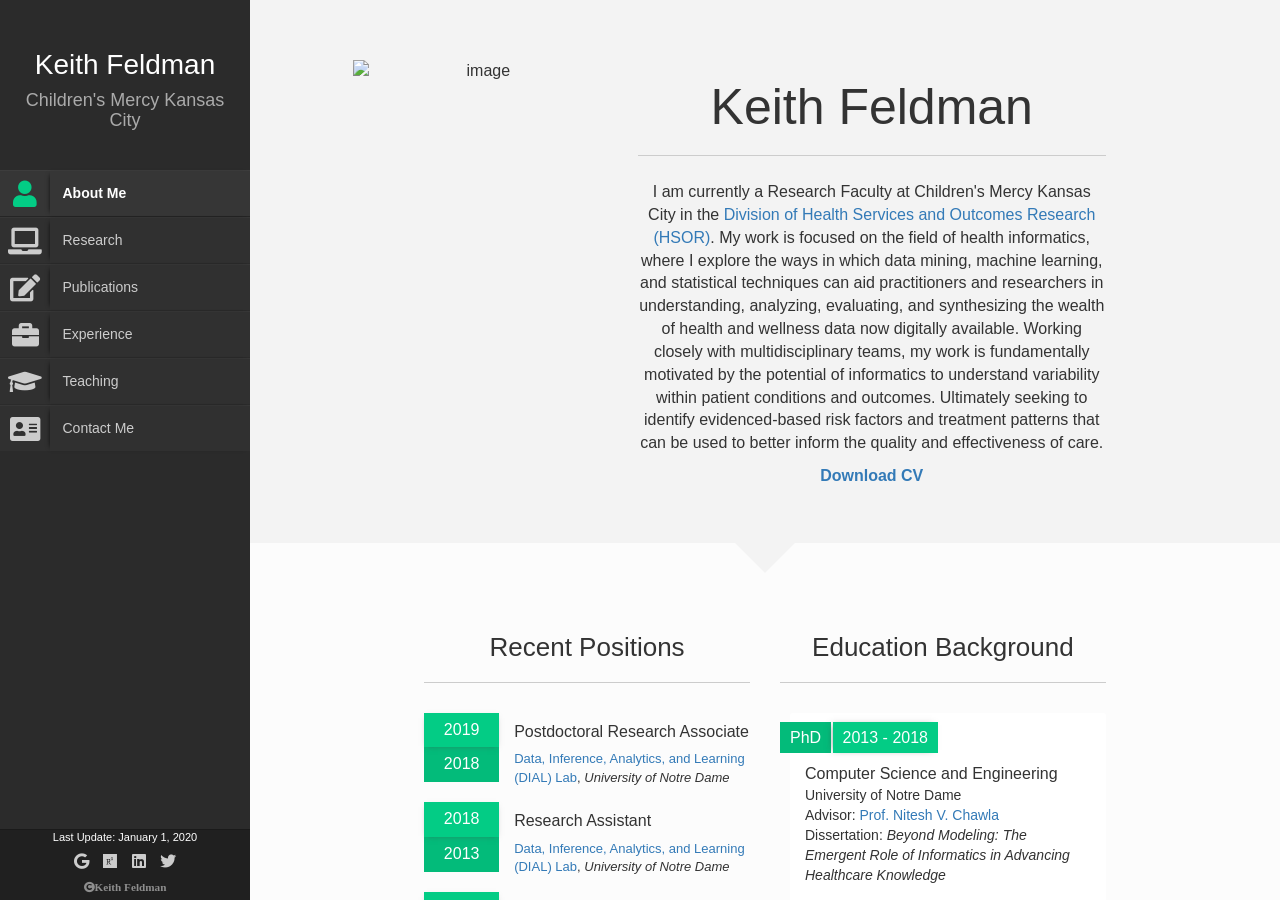
==== index.html @ 100cd22f "First Upload First Upload" ====
<!DOCTYPE html>
<html lang="en">
    <head>


<!-- Global site tag (gtag.js) - Google Analytics -->
<script async src="https://www.googletagmanager.com/gtag/js?id=UA-67998223-4"></script>
<script>
  window.dataLayer = window.dataLayer || [];
  function gtag(){dataLayer.push(arguments);}
  gtag('js', new Date());

  gtag('config', 'UA-67998223-4');
</script>

        <title>Keith Feldman</title>
        <meta http-equiv="Content-Type" content="text/html; charset=UTF-8">
        <meta name="author" content="owwwlab.com">
        <meta name="viewport" content="width=device-width, initial-scale=1, maximum-scale=1">
        <meta name="description" content="Keith Feldman Personal Webpage" />
        <meta name="keywords" content="profile, Keith Feldman" />

        <link rel="shortcut icon" href="favicon.ico">

        <!--CSS styles-->
        <link rel="stylesheet" href="css/bootstrap.css">
        <link rel="stylesheet" href="css/font-awesome.min.css">  
        <link rel="stylesheet" href="css/perfect-scrollbar-0.4.5.min.css">
        <link rel="stylesheet" href="css/magnific-popup.css">
        <link rel="stylesheet" href="css/style.css">
        <link id="theme-style" rel="stylesheet" href="css/styles/default.css">

        <!--/CSS styles-->
        <!--Javascript files-->
        <script type="text/javascript" src="js/jquery-1.11.3.min.js"></script>
        <script type="text/javascript" src="js/TweenMax.min.js"></script>
        <script type="text/javascript" src="js/jquery.touchSwipe.min.js"></script>
        <script type="text/javascript" src="js/jquery.carouFredSel-6.2.1-packed.js"></script>
        <script type="text/javascript" src="js/modernizr.custom.63321.js"></script>
        <script type="text/javascript" src="js/jquery.dropdownit.js"></script>
        <script type="text/javascript" src="js/ScrollToPlugin.min.js"></script>
        <script type="text/javascript" src="js/bootstrap.min.js"></script>
        <script type="text/javascript" src="js/jquery.mixitup.min.js"></script>
        <script type="text/javascript" src="js/masonry.min.js"></script>
        <script type="text/javascript" src="js/perfect-scrollbar-0.4.5.with-mousewheel.min.js"></script>
        <script type="text/javascript" src="js/jquery.nicescroll.min.js"></script>
        <script type="text/javascript" src="js/magnific-popup.js"></script>
        <script type="text/javascript" src="js/custom.js"></script>
        <!--/Javascript files-->

    </head>
    <body>

        <div id="wrapper">
            <a href="#sidebar" class="mobilemenu"><i class="fa fa-bars"></i></a>
            <div id="sidebar">
                <div id="sidebar-wrapper">
                    <div id="sidebar-inner">
                        <!-- Profile/logo section-->
                        <div id="profile" class="clearfix">
                            <div class="title">
                                <a href="index.html"><h2>Keith Feldman</h2></a>
                                <h3>Children's Mercy Kansas City</h3>
                            </div>   
                        </div>
                        <!-- /Profile/logo section-->

                        <!-- Main navigation-->
                        <div id="main-nav">
                            <ul id="navigation">
                                <li class="currentmenu">
                                  <a href="index.html">
                                    <i class="fa fa-user"></i>
                                    <div class="text">About Me</div>
                                  </a>
                                </li>  
                                
                                <li>
                                  <a href="research.html">
                                    <i class="fa fa-laptop"></i>
                                    <div class="text">Research</div>
                                  </a>
                                </li> 
                                
                                <li>
                                  <a href="publication.html">
                                    <i class="fa fa-edit"></i>
                                    <div class="text">Publications</div>
                                  </a>
                                </li> 

                                <li>
                                  <a href="experience.html">
                                    <i class="fa fa-briefcase"></i>
                                    <div class="text">Experience</div>
                                  </a>
                                </li>

                                <li>
                                  <a href="teaching.html">
                                      <i class="fa fa-graduation-cap"></i>
                                      <div class="text">Teaching</div>
                                  </a>
                                </li>

                                <li>
                                  <a href="contact.html">
                                      <i class="fa fa-address-card"></i>
                                      <div class="text">Contact Me</div>
                                  </a>
                                </li>

                            </ul>
                        </div>
                        <!-- /Main navigation-->
                        <!-- Sidebar footer -->
                        <div id="sidebar-footer">
                            <div class="lastupdate">Last Update: January 1, 2020</div>
                            <div class="social-icons">
                                <ul>
                                    <li><a href="https://scholar.google.com/citations?user=5M6lokQAAAAJ&hl=en&oi=ao" target="_blank"><i class="fab fa-google"></i></a></li>
				    <li><a href="https://www.researchgate.net/profile/Keith_Feldman" target="_blank"><i class="fab fa-researchgate"></i></a></li>
                                    <li><a href="https://www.linkedin.com/in/keith-feldman-a48454a9" target="_blank"><i class="fab fa-linkedin"></i></a></li>
                                    <li><a href="https://twitter.com/keithfeldman3" target="_blank"><i class="fab fa-twitter"></i></a></li>
                                </ul>
                            </div>
                            <div id="copyright">
                                <i class="fa fa-copyright">Keith Feldman</i>
                            </div>
                    
                        </div>
                        <!-- /Sidebar footer -->
                    </div>

                </div>
            </div>

            <div id="main">
            
                <div id="biography" class="page home" data-pos="home">
                    <div class="pageheader">
                        <div class="headercontent">
                            <div class="section-container">
                                
                                <div class="row">
                                    <div class="col-sm-2 visible-sm"></div>
                                    <div class="col-sm-8 col-md-4">
										<center>
											<div class="biothumb">
												<img alt="image" src="img/personal/headshot.jpg" class="img-responsive">
											</div>
										</center>                                        
                                    </div>
                                    <div class="clearfix visible-sm visible-xs"></div>
                                    <div class="col-sm-12 col-md-7">
										<center>
                                        	<h3 class="title">Keith Feldman</h3>
										
                                        <p>I am currently a Research Faculty at Children's Mercy Kansas City in the <a href="https://www.childrensmercy.org/research/health-services-and-outcomes/ " target="_blank"> Division of Health Services and Outcomes Research (HSOR)</a>. My work is focused on the field of health informatics, where I explore the ways in which data mining, machine learning, and statistical techniques can aid practitioners and researchers in understanding, analyzing, evaluating, and synthesizing the wealth of health and wellness data now digitally available. Working closely with multidisciplinary teams, my work is fundamentally motivated by the potential of informatics to understand variability within patient conditions and outcomes. Ultimately seeking to identify evidenced-based risk factors and treatment patterns that can be used to better inform the quality and effectiveness of care.</p>
                                        <center><p><a href="papers/feldman_CV.pdf" target="_blank"><strong>Download CV</strong></a> </p></center></center>
                                    </div>  
                                </div>
                            </div>        
                        </div>
                    </div>

                    <div class="pagecontents">
                        <div class="section color-1">
                            <div class="section-container">
                                <div class="row">
                                    <div class="col-md-5 col-md-offset-1">
                                        <div class="title text-center">
                                            <h3>Recent Positions</h3>
                                        </div>
                                        <ul class="ul-dates">
                                            <li>
                                                <div class="dates">
                                                    <span>2019</span>
                                                    <span>2018</span>
                                                </div>
                                                <div class="content">
                                                    <h4>Postdoctoral Research Associate</h4>
                                                    <p><a href="https://www3.nd.edu/~dial/home/" target="_blank">Data, Inference, Analytics, and Learning (DIAL) Lab</a>, <em>University of Notre Dame</em></p>
                                                </div>
                                            </li>
                                            <li>
                                                <div class="dates">
                                                    <span>2018</span>
                                                    <span>2013</span>
                                                </div>
                                                <div class="content">
                                                    <h4>Research Assistant</h4>
                                                    <p><a href="https://www3.nd.edu/~dial/home/" target="_blank">Data, Inference, Analytics, and Learning (DIAL) Lab</a>, <em>University of Notre Dame</em></p>
                                                </div>
                                            </li>
                                            <li>
                                                <div class="dates">
                                                    <span>2018</span>
                                                    <span>2016</span>
                                                </div>
                                                <div class="content">
                                                    <h4>Graduate Fellow</h4>
                                                    <p><a href="https://cra.org/crae/activities/fellows/" target="_blank">CRA Education Committee (CRA-E)</a></p>
                                                </div>
                                            </li>
                                            <li>
                                                <div class="dates">
                                                    <span>Summer 2016</span>
                                                </div>
                                                <div class="content">
                                                    <h4>Research Intern</h4>
                                                    <p><a href="http://www.research.ibm.com" target="_blank">IBM Research</a>, <em>Dublin, Ireland</em></p>
                                                </div>
                                            </li>
                                         </ul>
                                    </div>
                                    <div class="col-md-5">
                                        <div class="title text-center">
                                            <h3>Education Background</h3>
                                        </div>
                                        <ul class="ul-card">
                                            <li>
                                                <div class="dy">
                                                    <span class="degree">PhD</span>
                                                    <span class="year">2013 - 2018</span>
                                                </div>
                                                <div class="description">
                                                    <p class="waht">Computer Science and Engineering</p>
                                                    <p class="where">University of Notre Dame</p>
													<p class="where"> Advisor: <a href="https://www3.nd.edu/~nchawla/">Prof. Nitesh V. Chawla</a> </p>
													<p class="where">Dissertation: <em>Beyond Modeling: The Emergent Role of Informatics in Advancing Healthcare Knowledge</em></p>
                                                </div>
                                            </li>
                                            <li>
                                                <div class="dy">
                                                    <span class="degree">M.S.</span>
                                                    <span class="year">2013 - 2017</span>
                                                </div>
                                                <div class="description">
                                                    <p class="waht">Computer Science and Engineering</p>
                                                    <p class="where">University of Notre Dame</p>
													<p class="where"> Advisor: <a href="https://www3.nd.edu/~nchawla/">Prof. Nitesh V. Chawla</a> </p>
                                                </div>
                                            </li>
                                            <li>
                                                <div class="dy">
                                                    <span class="degree">B.S.</span>
                                                    <span class="year">2008 - 2012</span>
                                                </div>
                                                <div class="description">
                                                    <p class="waht">Computer Science</p>
                                                    <p class="where">University of Notre Dame</p>
                                                </div>
                                            </li>
                                        </ul>
                                    </div>    
                                </div>    
                            </div> 
                        </div>
                    </div>
                </div>
            </div>
        </div>
    </body>
</html>
---- css/style.css ----
/* General styles
 **************************************************/
@font-face {
	font-family: 'Lato';
	font-style: normal;
	font-weight: 300;
	src: local('Lato Light'), local('Lato-Light'), url(http://themes.googleusercontent.com/static/fonts/lato/v6/KT3KS9Aol4WfR6Vas8kNcg.woff) format('woff');
}

@font-face {
	font-family: 'Lato';
	font-style: normal;
	font-weight: 400;
	src: local('Lato Regular'), local('Lato-Regular'), url(http://themes.googleusercontent.com/static/fonts/lato/v6/9k-RPmcnxYEPm8CNFsH2gg.woff) format('woff');
}

@font-face {
	font-family: 'Lato';
	font-style: normal;
	font-weight: 900;
	src: local('Lato Black'), local('Lato-Black'), url(http://themes.googleusercontent.com/static/fonts/lato/v6/BVtM30trf7q_jfqYeHfjtA.woff) format('woff');
}

@font-face {
	font-family: 'Lato';
	font-style: italic;
	font-weight: 400;
	src: local('Lato Italic'), local('Lato-Italic'), url(http://themes.googleusercontent.com/static/fonts/lato/v6/oUan5VrEkpzIazlUe5ieaA.woff) format('woff');
}

body {
	font-size: 16px;
	font-family: 'Lato', sans-serif;
	font-weight: 400;
	background: #4D4D4D;
}

a,a:hover,a:focus {
	text-decoration: none;
	outline: 0;
}

h1,h2,h3,h4,h5,h6,.h1,.h2,.h3,.h4,.h5,.h6 {
	font-family: "Lato", Helvetica, Arial, sans-serif;
	font-weight: 300;
}
/* mobile menu
 **************************************************/
.mobilemenu {
	position: fixed;
	top: 5px;
	left: 5px;
	right: 0;
	z-index: 1002;
	font-size: 30px;
	padding: 2px 10px;
	background: #2b2b2b;
	display: block;
	width: 50px;
	height: 50px;
	color: #fff;
	display: none;
	text-align: center;
}

.mobilemenu:hover,.mobilemenu:focus {
	color: #fff;
}


/* layout
 **************************************************/
#sidebar{
	position: fixed;
	width:250px;
	background: #2b2b2b;
	top: 0;
	left: 0;
	bottom: 0;
}

#sidebar-wrapper{
	position: relative;
	height: 100%;
	width: 100%;
	overflow-y: auto;
	-webkit-overflow-scrolling: touch;
}

#sidebar-inner{
  position: relative;
  min-height: 100%;
}

#main-nav {
	position: relative;
	text-align: left;
	width: 100%;
	padding-bottom: 0;

}

#main {
	position: absolute;
	left: 250px;
	right: 0;
	top: 0;
	bottom: 0;
	background: #fefefe;
	overflow: hidden;
	-webkit-overflow-scrolling: touch;
}

.page {
	overflow: auto;
	position: absolute;
	top: 0;
	left: 0px;
	bottom: 0;
	width: 100%;
	background-color: #f7f7f7;
	-webkit-overflow-scrolling: touch;
}

.home {
	left: 0px;
	z-index: 0;
	width: 100%;
}

#overlay {
	position: absolute;
	top: 0;
	left: 0px;
	bottom: 0;
	right: 0px;
	background-color: #000;
	-ms-filter: "progid:DXImageTransform.Microsoft.Alpha(Opacity=25)";
	filter: alpha(opacity=25);
	opacity: 0.25;
	display: none;
	z-index: 300;
	cursor: crosshair;
	cursor: url(../img/pointer.png), auto;
}

#runner {
	position: absolute;
	width: 30px;
	height: 20px;
	color: #fff;
	font-size: 20px;
	z-index: 2000;
}

.currentpage {
	-webkit-box-shadow: -2px 0 4px -2px rgba(0,0,0,.25);
	box-shadow: -2px 0 4px -2px rgba(0,0,0,.25);
}


/* sidebar
 **************************************************/
#nav-container {
	position: relative;
	padding-bottom: 75px;
	bottom: 0;
	height: 100%;
}

#profile {
	text-align: center;
	padding: 30px 10px;
	position: relative;
}

#profile .portrate {
	background-image: url("../img/personal/personal-image.jpg");
	width: 125px;
	margin: 0 auto;
	height: 125px;
	border-radius: 50%;

	-webkit-background-size: cover;
	-moz-background-size: cover;
	background-size: cover;
}

#profile .title h2 {
	font-size: 28px;
	font-weight: 300;
	color: #fff;
	margin: 20px 0 10px 0;
}

#profile .title h3 {
	font-size: 18px;
	font-weight: 300;
	color: #aaa;
	margin: 0px 0 10px 0;
}

ul#navigation {
	padding: 0;
	margin: 0;
}

ul#navigation > li {
	display: block;
	float: none;
	clear: both;
	background: #303030;
	border-top: 1px solid #373737;
	border-bottom: 1px solid #2B2B2B;
	cursor: pointer;
	-webkit-transition: background 0.5s;
	-moz-transition: background 0.5s;
	-o-transition: background 0.5s;
	-ms-transition: background 0.5s;
	transition: background 0.5s;
}

ul#navigation > li > a {
	color: #ccc;
	font-size: 14px;
}

ul#navigation li:hover,ul#navigation li:focus {
	background: #363636;
}

ul#navigation li:hover a,ul#navigation li:focus a {
	color: #f7f7f7;
}

ul#navigation .currentmenu {
	font-weight: bold;
}

ul#navigation li.currentmenu a {
	color: #fff;
}

/*ul#navigation li.external:hover .fa, ul#navigation li.currentmenu .fa{
	color: #03cc85;
}*/

ul#navigation li.currentmenu {
	background: #363636;
	border-top: 1px solid #3d3d3d;
	border-bottom: 1px solid #252525;
}


ul#navigation li .text {
	padding-left: 5%;
	margin-left: 50px;
	line-height: 45px;

	-webkit-box-shadow: -3px 0 5px -4px #000;
	box-shadow: -3px 0 5px -4px #000;
}

ul#navigation li .fa {
	float: left;
	line-height: 45px;
	width: 50px;
	text-align: center;
	font-size: 27px;
}

#sidebar-footer{
	position: absolute;
	bottom: 0;
	left: 0;
	width: 100%;
	background: #202020;
	border-top: 1px solid #1A1A1A;
	text-align: center;
  	overflow: hidden;
}

.social-icons ul {
	padding: 0 20px;
	margin: 0;
	list-style: none;
	text-align: center;
}

.social-icons li {
	/* float: left; */
	/* width: 33%; */
	padding: 5px;
	text-align: center;
	display: inline-block;
}

.social-icons a {
	color: #ccc;
}

.social-icons a:hover,.social-icons a:focus {
	color: #fff;
}

.social-icons i {
	font-size: 16px;
}

.lastupdate{
	text-align: center;
	color: #fff;
	font-size: 11px;
}

#copyright{
	text-align:center;
	font-size:0.7em;
	color: #8E8E8E;
	margin-bottom: 5px;
}
/* page specifics
 **************************************************/
.page-container {
	position: relative;
}

.pageheader {
	background: #f3f3f3;
	position: relative;
	padding: 60px 0 45px 0;
}

.pageheader:after {
	top: 100%;
	border: solid transparent;
	content: " ";
	height: 0;
	width: 0;
	position: absolute;
	pointer-events: none;
	border-color: rgba(8, 4, 13, 0);
	border-top-color: #f3f3f3;
	border-width: 30px;
	left: 50%;
	margin-left: -30px;
	z-index: 1;
}

.headercontent .title {
	font-size: 50px;
	margin-bottom: 25px;
	border-bottom: 1px solid #ccc;
	padding: 0 0 20px 0;
}
.headercontent .title.noborder{
	border:none;
}
.headercontent .subtitle {
	border-bottom: 1px solid #ccc;
	margin: 0 0 10px 0;
	padding: 5px 0;
}

.headercontent .subtitle h3 {
	margin: 0;
	padding: 0;
}

.page .section{
	padding: 70px 0;
	position: relative;
}

.section-container {
	padding: 0 10%;
}

.color-1 {
	background: #fcfcfc;
}

.color-2 {
	background: #f7f7f7;
}

.color-3 {
	background: #2c2c2d;
	color: #fff;
}

.color-4 {
	background: #000;
}

.section .title {
	border-bottom: 1px solid #ccc;
	margin: 0 0 30px 0;
	padding: 20px 0;
}

.section .title h3 {
	padding: 0;
	margin: 0;
	font-size: 26px;
}


.biothumb{position: relative;}
.biothumb .overlay{
	position: absolute;
	width: 75%;
	color:#fff;
	bottom: 0;
	background-color: black;
	background-color: rgba(0,0,0,0.5);
	padding:25px;
}
.biothumb .overlay h1{
	font-size: 45px;
}

.fixedbg{
	padding: 70px 0;
    position: relative;
    margin: 0;
	background-position: center;
    background-repeat: no-repeat;
    background-size: cover !important;
}

.fixedbg.parallax{
    background-attachment: fixed !important;
}

.fixedbg .heading{
	font-size: 28px;
    color: #ffffff;
    line-height: 1.2;
    text-align: center;
    font-weight: 700;
    font-style: normal;
}

/*************************************************
 *  uls
 **************************************************/
.ul-bolded li {
	font-weight: bold;
}

.ul-boxed li {
	padding: 7px;
	background-color: #FdFdFd;
	margin-bottom: 10px;
	-webkit-box-shadow: 0px 3px 3px -3px #ccc;
	box-shadow: 0px 3px 3px -3px #ccc;
	border-radius: 2px;
	border-left: 5px solid;
}

/* ul-card
 **************************************************/
ul.ul-card {
	padding: 0;
	margin: 0;
	list-style: none;
}

ul.ul-card li {
	position: relative;
	padding: 50px 15px 20px 15px;
	background-color: #fff;
	margin-bottom: 15px;
	-webkit-box-shadow: 0px 3px 3px -3px #ccc;
	box-shadow: 0px 3px 3px -3px #ccc;
	border-radius: 3px;
	margin-left: 10px;
	color: #333;
}

ul.ul-card li .dy {
	position: absolute;
	top: 10px;
	left: -10px;
	border-radius: 0px;
	padding: 0;
	color: white;
}

ul.ul-card li .dy span {
	padding: 7px 10px;
	line-height: 30px;
	margin: 0;
}

/*ul.ul-card li .dy .degree {
	background-color: #03bb7a;
}*/

ul.ul-card li .dy .year {
	/*background-color: #03cc85;*/
	-webkit-box-shadow: -3px 0px 7px -3px rgba(68, 68, 68, 0.5);
	box-shadow: -3px 0px 7px -3px rgba(68, 68, 68, 0.5);
	margin-left: -3px !important;
}

ul.ul-card li .description p {
	font-size: 16px;
	margin: 0;
}

ul.ul-card li .description p.where {
	font-weight: 300;
	font-size: 14px;
}

/* ul-exp
 **************************************************/
ul.ul-exp {
	padding: 0;
	margin: 0;
	list-style: none;
}

ul.ul-exp li {
	position: relative;
	padding: 50px 15px 20px 15px;
	background-color: #fff;
	margin-bottom: 15px;
	-webkit-box-shadow: 0px 3px 3px -3px #ccc;
	box-shadow: 0px 3px 3px -3px #ccc;
	border-radius: 3px;
	margin-left: 10px;
	color: #333;
}

ul.ul-exp li .dy-exp {
	position: absolute;
	top: 10px;
	right: +20px;
	border-radius: 0px;
	padding: 0;
	color: white;
}

ul.ul-exp li .dy-exp span {
	padding: 7px 10px;
	line-height: 30px;
	margin: 0;
}

/*ul.ul-card li .dy .degree {
	background-color: #03bb7a;
}*/

ul.ul-exp li .dy-exp .year-exp {
	/*background-color: #03cc85;*/
	-webkit-box-shadow: -3px 0px 7px -3px rgba(68, 68, 68, 0.5);
	box-shadow: -3px 0px 7px -3px rgba(68, 68, 68, 0.5);
	margin-right: -3px !important;
}

ul.ul-exp li .description-exp p {
	font-size: 16px;
	margin: 0;
}

ul.ul-exp li .description-exp p.where-exp {
	font-weight: 300;
	font-size: 14px;
}

/* ul-dates
 **************************************************/
ul.ul-dates,ul.ul-dates-gray {
	margin: 0;
	padding: 0;
	list-style: none;
}

ul.ul-dates li,ul.ul-dates-gray li {
	margin-bottom: 15px; /*margin-left:  20px;
	*/
}

ul.ul-dates div.dates,ul.ul-dates-gray div.dates {
	float: left;
	width: 75px;
}

ul.ul-dates div.dates span,ul.ul-dates-gray div.dates span {
	/*background-color: #03cc85;*/
	padding: 6px;
	display: block;
	text-align: center;
	color: #fff;
	position: relative;
}

ul.ul-dates-gray div.dates span {
	background-color: #BBBBBB !important;
}

/*ul.ul-dates div.dates span:last-child {
	background-color: #03bb7a;
}*/

ul.ul-dates-gray div.dates span:last-child {
	background-color: #979797 !important;
}

ul.ul-dates-gray div.dates span:first-child,
ul.ul-dates div.dates span:first-child {
	-webkit-box-shadow: 0px 2px 6px -3px rgba(68, 68, 68, 0.5);
	box-shadow: 0px 2px 6px -3px rgba(68, 68, 68, 0.5);
	z-index: 3;
	position: relative;
}

ul.ul-dates div.content,ul.ul-dates-gray div.content {
	margin-left: 90px;
	min-height: 70px;
	padding-top: 10px;
}

ul.ul-dates div.content h4,ul.ul-dates-gray div.content h4 {
	font-weight: 400;
	font-size: 16px;
	margin-top: 0;
}

ul.ul-dates div.content p,ul.ul-dates-gray div.content p {
	font-size: 13px;
}



/* ul-timeline
 **************************************************/
ul.timeline {
	border-left: 8px solid #FFF;
	list-style: none;
	padding: 1px 0;
	margin-left: 100px;
}

ul.timeline li .date {
	float: left;
	padding: 10px 15px 10px 10px;
	margin-top: 10px;
	margin-left: -115px;
	font-size: 15px;
	width: 110px;
	text-align: center;
	/*background: #03cc85;*/
	color: #fff;
}

/*ul.timeline li.open .data {
	background: #03bb7a;
}*/

ul.timeline li .circle {
	float: left;
	margin: 20px 0;
	margin-left: -14px;
	width: 20px;
	height: 20px;
	border: 4px solid #FFFFFF;
	border-radius: 10px;
	background-color: #d5d5d5;
}

ul.timeline li.open .circle {
	/*background-color: #03bb7a;*/
	-webkit-box-shadow: 0px 2px 6px -3px rgba(68, 68, 68, 0.5);
	box-shadow: 0px 2px 6px -3px rgba(68, 68, 68, 0.5);
}

ul.timeline li .data {
	background: #fdfdfd;
	margin: 10px 0px 10px 20px;
	border-left: 10px solid;
	padding: 18px 20px;
	font-size: 16px;

	-webkit-box-shadow: 0px 3px 3px -3px #ccc;
	box-shadow: 0px 3px 3px -3px #ccc;
	border-radius: 3px;
}

ul.timeline li.open .data {
	/*border-color: #03bb7a;*/
	background: #fff;
}

ul.timeline li .data .subject {
	cursor: pointer;
	color: #777;
	font-size: 18px;
}

ul.timeline li .data .text {
	display: none;
	margin-top: 15px;
	font-size: 14px;
}

/* ul-withdetails
 **************************************************/
.ul-withdetails {
	list-style: none;
	padding: 0;
}

.ul-withdetails li {
	background-color: #FdFdFd;
	margin-bottom: 15px;

	-webkit-box-shadow: 0px 3px 3px -3px #ccc;
	box-shadow: 0px 3px 3px -3px #ccc;
	border-radius: 3px;
}

.ul-withdetails li .image {
	position: relative;
	overflow: hidden;
}

.ul-withdetails li .imageoverlay {
	position: absolute;
	top: 0;
	left: -100%;
	width: 100%;
	height: 100%;
	/*background: #03cc85;*/
	cursor: pointer;
	-ms-filter: "progid:DXImageTransform.Microsoft.Alpha(Opacity=70)";
	filter: alpha(opacity=70);
	opacity: 0.7;

	-webkit-transition: all 0.3s ease-out;
	   -moz-transition: all 0.3s ease-out;
	    -ms-transition: all 0.3s ease-out;
	     -o-transition: all 0.3s ease-out;
	        transition: all 0.3s ease-out;
}

.ul-withdetails li .imageoverlay i {
	color: #fff;
	position: absolute;
	top: 40%;
	left: 45%;
	font-size: 30px;
}

.ul-withdetails li .meta {
	overflow: hidden;
	padding:  10px;
	cursor: pointer;
}

.ul-withdetails li .details {
	display: none;
	padding: 20px;
	background: #fff;

	-webkit-box-shadow: inset 0px 3px 5px -3px #ccc;
	box-shadow: inset 0px 3px 5px -3px #ccc;
}

/*************************************************
 * lab partnerts
 **************************************************/
#labp-heads-wrap {
	/*background-color: #03bb7a;*/
	position: relative;
	height: 180px; 
}

#labp-heads-wrap:after {
	top: 100%;
	border: solid transparent;
	content: " ";
	height: 0;
	width: 0;
	position: absolute;
	pointer-events: none;
	border-color: rgba(247, 103, 103, 0);
	/*border-top-color: #03bb7a;*/
	border-width: 15px;
	left: 50%;
	margin-left: -15px;
}

#lab-carousel {
	width: 100%;
	height: 200px;
	position: absolute;
	top: 0;
	left: 0;
}

#lab-carousel div {
	float: left;
	width: 100px;
	height: 100px;
}

#lab-carousel img {
	border: none;
	position: relative;

	-webkit-box-shadow: 0 0 10px #000;
	box-shadow: 0 0 10px #000;
}

.caroufredsel_wrapper {
	margin-top: -10px !important;
	padding-top: 20px !important;
	padding-bottom: 20px !important;
}

#labp-heads-wrap #next,#labp-heads-wrap #prev {
	position: absolute;
	top: 0;
	height: 100%;
	line-height: 180px;
	padding: 0 10px;
	color: #f7f7f7;
	font-size: 30px;
	z-index: 4;
}

#labp-heads-wrap #next {
	right: 0;
}

#labp-heads-wrap #prev {
	left: 0;
}

#labp-heads-wrap #prev.disabled,#labp-heads-wrap #next.disabled {
	color: #ccc;
	cursor: default;
}

#lab-details {
	background-color: #fff;
	padding: 20px;
	padding-top: 40px;
	text-align: center;
	min-height: 150px;

	-webkit-box-shadow: 0px 3px 3px -3px #ccc;
	box-shadow: 0px 3px 3px -3px #ccc;
	border-radius: 2px;
}

#lab-details div {
	display: none;
}

#lab-details h3 {
	margin-top: 0;
}

/* filter dropdowns
 **************************************************/
#filters,.filters,#pub-grid {
	padding: 20px 0 30px 0 !important;
}

#filters h3,.filters h3,div#sort {
	margin-top: 30px;
}

#sort span {
	line-height: 30px;
}

.stuck {
	position: fixed !important;
	z-index: 1001;
	top: 0;
	right: 0;

	-webkit-box-shadow: 0px 2px 4px 0px #cecece;
	box-shadow: 0px 2px 4px 0px #cecece;
}

.cd-dropdown,.cd-select {
	position: relative;
	margin: 20px auto;
	display: block;
}

.cd-dropdown > span {
	width: 100%;
	height: 40px;
	line-height: 40px;
	color: #999;
	font-weight: 700;
	font-size: 16px;
	background: #fff;
	display: block;
	padding: 0 10px 0 30px;
	position: relative;
	cursor: pointer;
}

.cd-dropdown > span:after {
	content: '';
	position: absolute;
	right: 0px;
	top: 0px;
	width: 50px;
	text-align: center;
	font-size: 12px;
	padding: 8px;
	height: 70%;
	line-height: 24px;
}

.cd-dropdown.cd-active > span:after {
	content: '';
}

.cd-dropdown ul {
	list-style-type: none;
	margin: 0;
	padding: 0;
	display: block;
	position: relative;
}

.cd-dropdown > span,.cd-dropdown ul li:nth-last-child(-n+3) span {
	-webkit-box-shadow: 0 1px 1px rgba(0,0,0,0.1);
	box-shadow: 0 1px 1px rgba(0,0,0,0.1);
}

.cd-dropdown ul {
	position: absolute;
	top: 0px;
	width: 100%;
}

.cd-dropdown ul li {
	position: absolute;
	width: 100%;
}

/*.cd-active.cd-dropdown > span {
	color: #03cc85;
}*/

.cd-active.cd-dropdown > span,.cd-active.cd-dropdown ul li span {
	-webkit-box-shadow: 0 1px 1px rgba(0,0,0,0.1);
	box-shadow: 0 1px 1px rgba(0,0,0,0.1);
}

.cd-active.cd-dropdown ul li span {
	-webkit-transition: all 0.2s linear 0s;
	-moz-transition: all 0.2s linear 0s;
	-o-transition: all 0.2s linear 0s;
	-ms-transition: all 0.2s linear 0s;
	transition: all 0.2s linear 0s;
}

.cd-active.cd-dropdown ul li span:hover {
	/*background: #03cc85;*/
	color: #fff;
}

.cd-dropdown ul li span {
	width: 100%;
	background: #fafafa;
	line-height: 40px;
	padding: 0 10px 0 30px;
	display: block;
	color: #bcbcbc;
	cursor: pointer;
	font-weight: 700;
}

/* publications
 **************************************************/
#pub-grid .mix {
	-ms-filter: "progid:DXImageTransform.Microsoft.Alpha(Opacity=0)";
	filter: alpha(opacity=0);
	opacity: 0;
	display: none;
}

.pitems .item {
	margin-bottom: 20px;
	width: 100%;
}

.pitems .pubmain {
	background: #fefefe;
	padding: 25px 25px 35px 25px;
	min-height: 130px;
	position: relative;

	-webkit-box-shadow: 0px 3px 3px -3px #ccc;
	box-shadow: 0px 3px 3px -3px #ccc;
	cursor: pointer;
}

.pitems .pubtitle {
	margin: 0;
	padding: 0 0 15px 0;
	font-size: 20px;
	font-weight: 300;
}

.pitems .pubmain div {
	font-size: small;
}

.pitems .pubmain .label {
	margin-right: 10px;
}

.pitems .pubmain .pubassets {
	position: absolute;
	bottom: 0;
	right: 0;
	background: #fafafa;
	text-align: center;
	border-top: 2px solid;
}

.pitems .pubmain .pubassets a {
	color: #9b9b9b;
	padding: 5px 15px;
	float: right;
	font-size: 18px;
}

.pitems .pubmain .pubassets a:hover,.pitems .pubmain .pubassets a:focus,.pitems .pubmain .pubassets a.pubcollapse {
	/*background: #03cc85;*/
	color: #fff;
}

.pitems .pubdetails {
	background: #fff;
	padding: 25px;
	display: none;
}
/* Gallery
 **************************************************/
#gallery-header {
	_color: #f7f7f7;
}

#gallery-header h2 {
	font-size: 50px;
	text-align: center;
}

#gallery-large {
	_background: #303030;
	padding-top: 20px;
}

ul.grid {
	max-width: 69em;
	list-style: none;
	margin: 30px auto;
	padding: 0;
}

ul.grid li {
	display: block;
	float: left;
	padding: 15px;
	width: 33%;
}

@media screen and (max-width: 900px) {
	ul.grid li {
		width: 50%;
	}

}

@media screen and (max-width: 400px) {
	ul.grid li {
		width: 100%;
	}

}

ul.grid li >div {
	-webkit-box-shadow: 0 0 8px -1px #000;
	box-shadow: 0 0 8px -1px #000;
	overflow: hidden;
	position: relative;
}

ul.grid li .over {
	position: absolute;
	bottom: -100%;
	width: 102%;
	right: -1%;
	left: -1%;
	color: #fff;
}

ul.grid li .comein {
	position: relative;
	z-index: 1;
	padding: 15px;
	height: 100%;
}

ul.grid li .comein i {
	display: block;
	width: 60px;
	height: 60px;
	position: absolute;
	top: 50%;
	margin-top: -30px;
	left: 50%;
	margin-left: -30px;
	font-size: 22px;
	color: #FFF;

	-webkit-box-shadow: 0 0 60px #fff;
	box-shadow: 0 0 60px #fff;
	border: 1px solid #fff;
	text-align: center;
	padding-top: 17px;
	border-radius: 50%;
}

ul.grid li .comein-bg {
	-khtml-opacity: .70;
	-moz-opacity: .70;
	-ms-filter: ”alpha(opacity=70)”;
	filter: progid:DXImageTransform.Microsoft.Alpha(opacity=0.7);
	filter: alpha(opacity=70);
	opacity: .70;
	position: absolute;
	top: 0;
	bottom: 0;
	right: 0;
	left: 0;
	background: #000;
	z-index: -1;
}

ul.grid li a,ul.grid li img {
	outline: none;
	border: none;
	display: block;
	max-width: 100%;
}

/* at start */
.my-mfp-slide-bottom .mfp-content {
	-ms-filter: "progid:DXImageTransform.Microsoft.Alpha(Opacity=0)";
	filter: alpha(opacity=0);
	opacity: 0;

	-webkit-transition: all 0.7s ease-out;
	-moz-transition: all 0.7s ease-out;
	-o-transition: all 0.7s ease-out;
	-ms-transition: all 0.7s ease-out;
	transition: all 0.7s ease-out;

	-webkit-transform: translateY(-20px) perspective( 600px ) rotateX( 10deg );
	-moz-transform: translateY(-20px) perspective( 600px ) rotateX( 10deg );
	-o-transform: translateY(-20px) perspective( 600px ) rotateX( 10deg );
	-ms-transform: translateY(-20px) perspective( 600px ) rotateX( 10deg );
	transform: translateY(-20px) perspective( 600px ) rotateX( 10deg );
}

/* animate in */
.my-mfp-slide-bottom.mfp-ready .mfp-content {
	-ms-filter: "progid:DXImageTransform.Microsoft.Alpha(Opacity=100)";
	filter: alpha(opacity=100);
	opacity: 1;

	-webkit-transform: translateY(0) perspective( 600px ) rotateX( 0 );
	-moz-transform: translateY(0) perspective( 600px ) rotateX( 0 );
	-o-transform: translateY(0) perspective( 600px ) rotateX( 0 );
	-ms-transform: translateY(0) perspective( 600px ) rotateX( 0 );
	transform: translateY(0) perspective( 600px ) rotateX( 0 );
}

/* animate out */
.my-mfp-slide-bottom.mfp-removing .mfp-content {
	-ms-filter: "progid:DXImageTransform.Microsoft.Alpha(Opacity=0)";
	filter: alpha(opacity=0);
	opacity: 0;

	-webkit-transform: translateY(-10px) perspective( 600px ) rotateX( 10deg );
	-moz-transform: translateY(-10px) perspective( 600px ) rotateX( 10deg );
	-o-transform: translateY(-10px) perspective( 600px ) rotateX( 10deg );
	-ms-transform: translateY(-10px) perspective( 600px ) rotateX( 10deg );
	transform: translateY(-10px) perspective( 600px ) rotateX( 10deg );
}

/* Dark overlay, start state */
.my-mfp-slide-bottom.mfp-bg {
	-ms-filter: "progid:DXImageTransform.Microsoft.Alpha(Opacity=0)";
	filter: alpha(opacity=0);
	opacity: 0;

	-webkit-transition: opacity 0.3s ease-out;
	-moz-transition: opacity 0.3s ease-out;
	-o-transition: opacity 0.3s ease-out;
	-ms-transition: opacity 0.3s ease-out;
	transition: opacity 0.3s ease-out;
}

/* animate in */
.my-mfp-slide-bottom.mfp-ready.mfp-bg {
	-ms-filter: "progid:DXImageTransform.Microsoft.Alpha(Opacity=80)";
	filter: alpha(opacity=80);
	opacity: 0.8;
}

/* animate out */
.my-mfp-slide-bottom.mfp-removing.mfp-bg {
	-ms-filter: "progid:DXImageTransform.Microsoft.Alpha(Opacity=0)";
	filter: alpha(opacity=0);
	opacity: 0;
}


/* contanct
 **************************************************/
.contact-office {
	background: #fff url('../img/contact-bg-1.png') no-repeat;
}

.contact-lab {
	background: #fff url('../img/contact-bg-2.png') no-repeat;
	color: #fff;
}

/*.contact-office .icon-huge, .contact-lab .icon-huge{
	color: #03cc85;
}*/


.icon-huge {
	font-size: 170px;
	text-align: center;
	-ms-filter: "progid:DXImageTransform.Microsoft.Alpha(Opacity=30)";
	filter: alpha(opacity=30);
	opacity: 0.3;
	display: block;
	padding-top: 30px;
}

@media (max-width: 500px) {
	ul.timeline {
		margin: 0;
		border-left: none;
	}

	ul.timeline .circle {
		display: none;
	}

	ul.timeline .data {
		margin: 0 !important;
		margin-bottom: 10px !important;
		padding-top: 65px !important;
	}

	ul.timeline .date {
		margin-left: 0 !important;
	}

	#sidebar{
		width: 100%;
	}

	#sidebar-wrapper{
		overflow: auto;
	}

}

@media (max-width: 991px) {
	.mobilemenu {
	display: block;
	}

	.social-icons,#main-nav {
		left: 0px;
		z-index: 0;
	}

	#main {
		left: 0;
	}

}


/* fix for mobile view of pages */
@media screen and (max-width: 770px) {
	 
	 #blog-content{
	 	width:100% !important;
	 }
	 .page{
	 	width:100% !important;
	 	left:0 !important;
	}

	.headercontent .title{
		font-size: 20px;
	}
	
}

}
---- css/styles/default.css ----
ul#navigation li.external:hover .fa, ul#navigation li.currentmenu .fa{
	color: #03cc85;
}
.ul-boxed li {
	border-left-color:#03cc85;
}
ul.ul-card li .dy .year {
	background-color: #03cc85;
}
ul.ul-dates div.dates span {
	background-color: #03cc85;
}
ul.timeline li .date {
	background: #03cc85;
}
ul.timeline li .data {
	border-left-color: #03cc85;
}
.ul-withdetails li .imageoverlay {
	background: #03cc85;
}
.cd-active.cd-dropdown > span {
	color: #03cc85;
}
.cd-active.cd-dropdown ul li span:hover {
	background: #03cc85;
}
.pitems .pubmain .pubassets {
	border-top-color:#03cc85; 
}
.pitems .pubmain .pubassets a:hover,.pitems .pubmain .pubassets a:focus,.pitems .pubmain .pubassets a.pubcollapse {
	background: #03cc85;
}
.contact-office .icon-huge, .contact-lab .icon-huge {
	color: #03cc85;
}

/* socpndary color 
**************************************************/
ul.ul-card li .dy .degree {
	background-color: #03bb7a;
}
ul.ul-dates div.dates span:last-child {
	background-color: #03bb7a;
}
ul.timeline li.open .circle {
	background-color: #03bb7a;
}
ul.timeline li.open .data {
	border-color: #03bb7a;
}
#labp-heads-wrap {
	background-color: #03bb7a;
}
#labp-heads-wrap:after{
	border-top-color: #03bb7a;
}
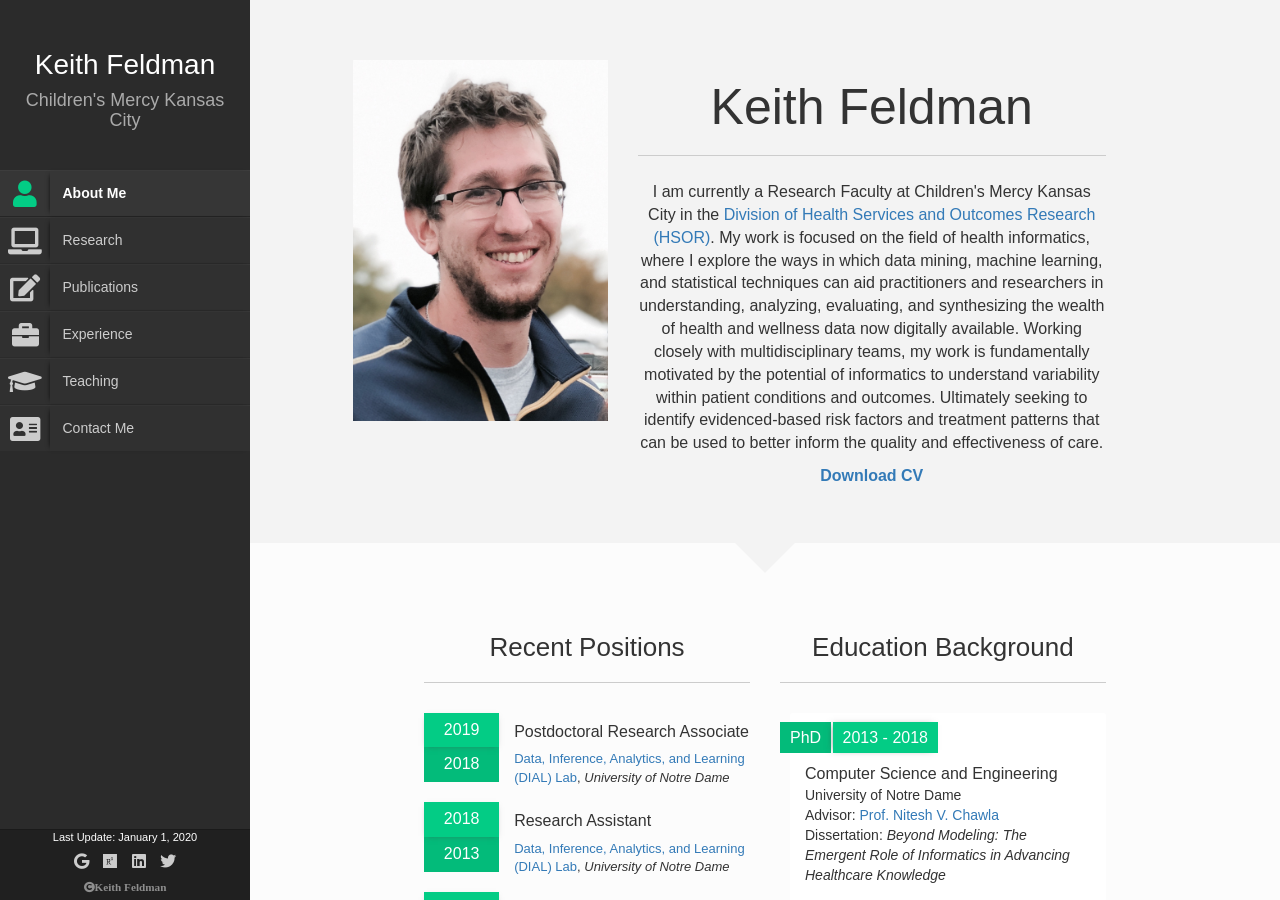
==== commit bf7eb61d: "Update index.html" ====
--- a/index.html
+++ b/index.html
@@ -20,7 +20,6 @@
         <meta name="description" content="Keith Feldman Personal Webpage" />
         <meta name="keywords" content="profile, Keith Feldman" />
 
-        <link rel="shortcut icon" href="favicon.ico">
 
         <!--CSS styles-->
         <link rel="stylesheet" href="css/bootstrap.css">
@@ -147,7 +146,7 @@
                                     <div class="col-sm-8 col-md-4">
 										<center>
 											<div class="biothumb">
-												<img alt="image" src="img/personal/headshot.jpg" class="img-responsive">
+												<img alt="image" src="img/personal/headshot.JPG" class="img-responsive">
 											</div>
 										</center>                                        
                                     </div>
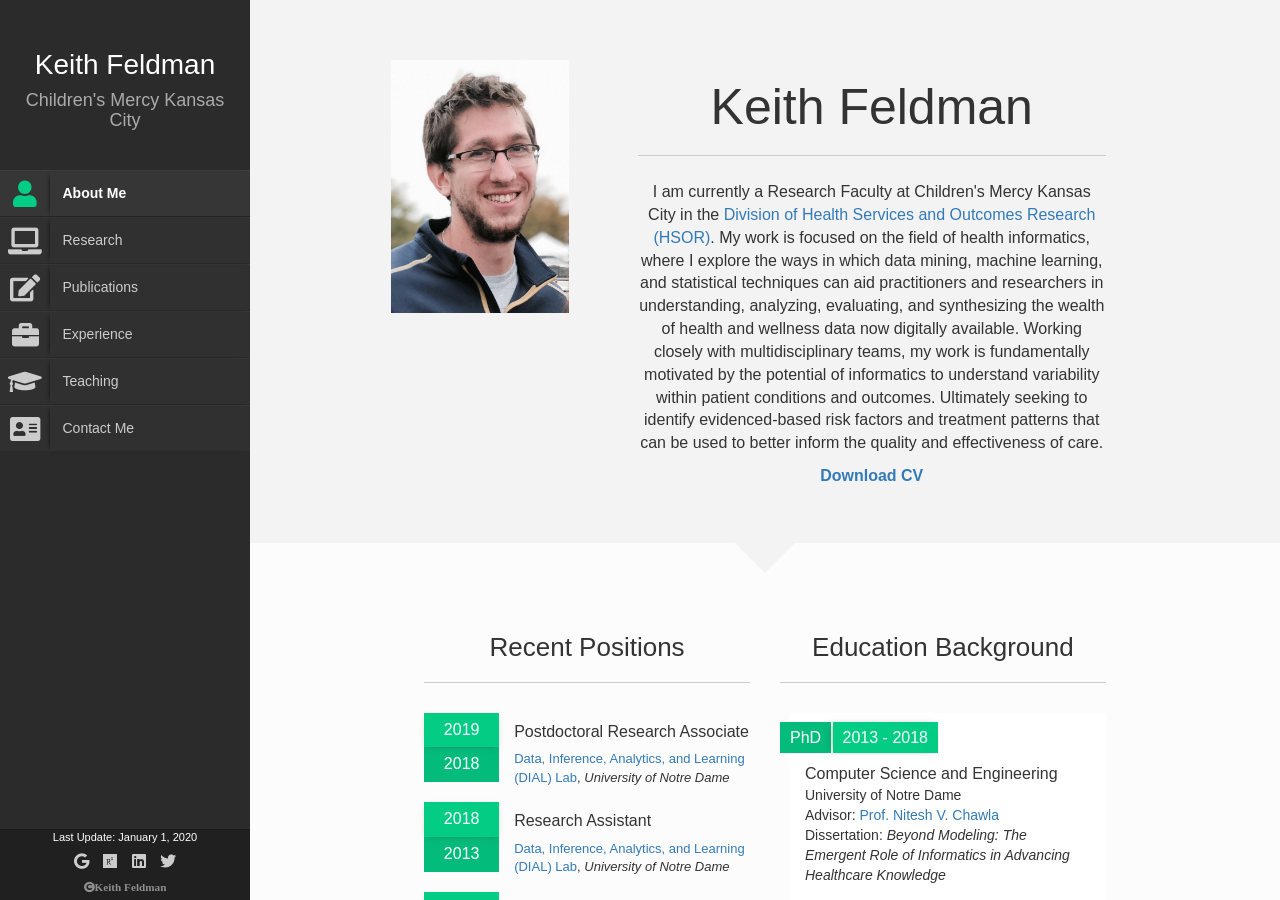
==== commit f0778e55: "Webpage Image Update" ====
--- a/index.html
+++ b/index.html
@@ -22,7 +22,7 @@
 
 
         <!--CSS styles-->
-        <link rel="stylesheet" href="css/bootstrap.css">
+        <link rel="stylesheet" href="css/bootstrap_index.css">
         <link rel="stylesheet" href="css/font-awesome.min.css">  
         <link rel="stylesheet" href="css/perfect-scrollbar-0.4.5.min.css">
         <link rel="stylesheet" href="css/magnific-popup.css">
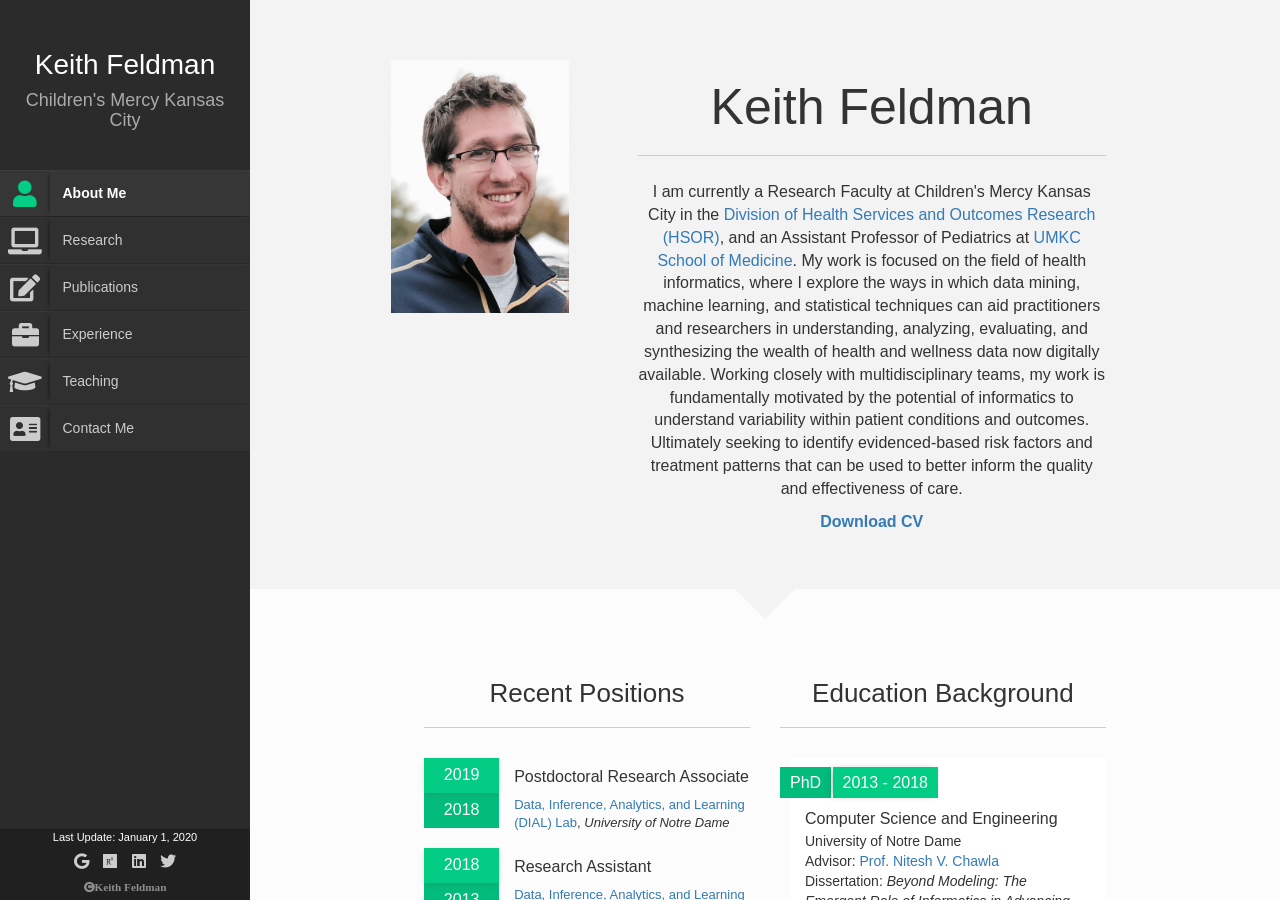
==== commit 1b2477bf: "Updated CV and Main Page" ====
--- a/index.html
+++ b/index.html
@@ -155,7 +155,7 @@
 										<center>
                                         	<h3 class="title">Keith Feldman</h3>
 										
-                                        <p>I am currently a Research Faculty at Children's Mercy Kansas City in the <a href="https://www.childrensmercy.org/research/health-services-and-outcomes/ " target="_blank"> Division of Health Services and Outcomes Research (HSOR)</a>. My work is focused on the field of health informatics, where I explore the ways in which data mining, machine learning, and statistical techniques can aid practitioners and researchers in understanding, analyzing, evaluating, and synthesizing the wealth of health and wellness data now digitally available. Working closely with multidisciplinary teams, my work is fundamentally motivated by the potential of informatics to understand variability within patient conditions and outcomes. Ultimately seeking to identify evidenced-based risk factors and treatment patterns that can be used to better inform the quality and effectiveness of care.</p>
+                                        <p>I am currently a Research Faculty at Children's Mercy Kansas City in the <a href="https://www.childrensmercy.org/research/health-services-and-outcomes/ " target="_blank"> Division of Health Services and Outcomes Research (HSOR)</a>, and an Assistant Professor of Pediatrics at <a href="https://med.umkc.edu/ " target="_blank"> UMKC School of Medicine</a>. My work is focused on the field of health informatics, where I explore the ways in which data mining, machine learning, and statistical techniques can aid practitioners and researchers in understanding, analyzing, evaluating, and synthesizing the wealth of health and wellness data now digitally available. Working closely with multidisciplinary teams, my work is fundamentally motivated by the potential of informatics to understand variability within patient conditions and outcomes. Ultimately seeking to identify evidenced-based risk factors and treatment patterns that can be used to better inform the quality and effectiveness of care.</p>
                                         <center><p><a href="papers/feldman_CV.pdf" target="_blank"><strong>Download CV</strong></a> </p></center></center>
                                     </div>  
                                 </div>
--- a/css/style.css
+++ b/css/style.css
@@ -4,28 +4,28 @@
 	font-family: 'Lato';
 	font-style: normal;
 	font-weight: 300;
-	src: local('Lato Light'), local('Lato-Light'), url(http://themes.googleusercontent.com/static/fonts/lato/v6/KT3KS9Aol4WfR6Vas8kNcg.woff) format('woff');
+	src: local('Lato Light'), local('Lato-Light'), url(https://themes.googleusercontent.com/static/fonts/lato/v6/KT3KS9Aol4WfR6Vas8kNcg.woff) format('woff');
 }
 
 @font-face {
 	font-family: 'Lato';
 	font-style: normal;
 	font-weight: 400;
-	src: local('Lato Regular'), local('Lato-Regular'), url(http://themes.googleusercontent.com/static/fonts/lato/v6/9k-RPmcnxYEPm8CNFsH2gg.woff) format('woff');
+	src: local('Lato Regular'), local('Lato-Regular'), url(https://themes.googleusercontent.com/static/fonts/lato/v6/9k-RPmcnxYEPm8CNFsH2gg.woff) format('woff');
 }
 
 @font-face {
 	font-family: 'Lato';
 	font-style: normal;
 	font-weight: 900;
-	src: local('Lato Black'), local('Lato-Black'), url(http://themes.googleusercontent.com/static/fonts/lato/v6/BVtM30trf7q_jfqYeHfjtA.woff) format('woff');
+	src: local('Lato Black'), local('Lato-Black'), url(https://themes.googleusercontent.com/static/fonts/lato/v6/BVtM30trf7q_jfqYeHfjtA.woff) format('woff');
 }
 
 @font-face {
 	font-family: 'Lato';
 	font-style: italic;
 	font-weight: 400;
-	src: local('Lato Italic'), local('Lato-Italic'), url(http://themes.googleusercontent.com/static/fonts/lato/v6/oUan5VrEkpzIazlUe5ieaA.woff) format('woff');
+	src: local('Lato Italic'), local('Lato-Italic'), url(https://themes.googleusercontent.com/static/fonts/lato/v6/oUan5VrEkpzIazlUe5ieaA.woff) format('woff');
 }
 
 body {
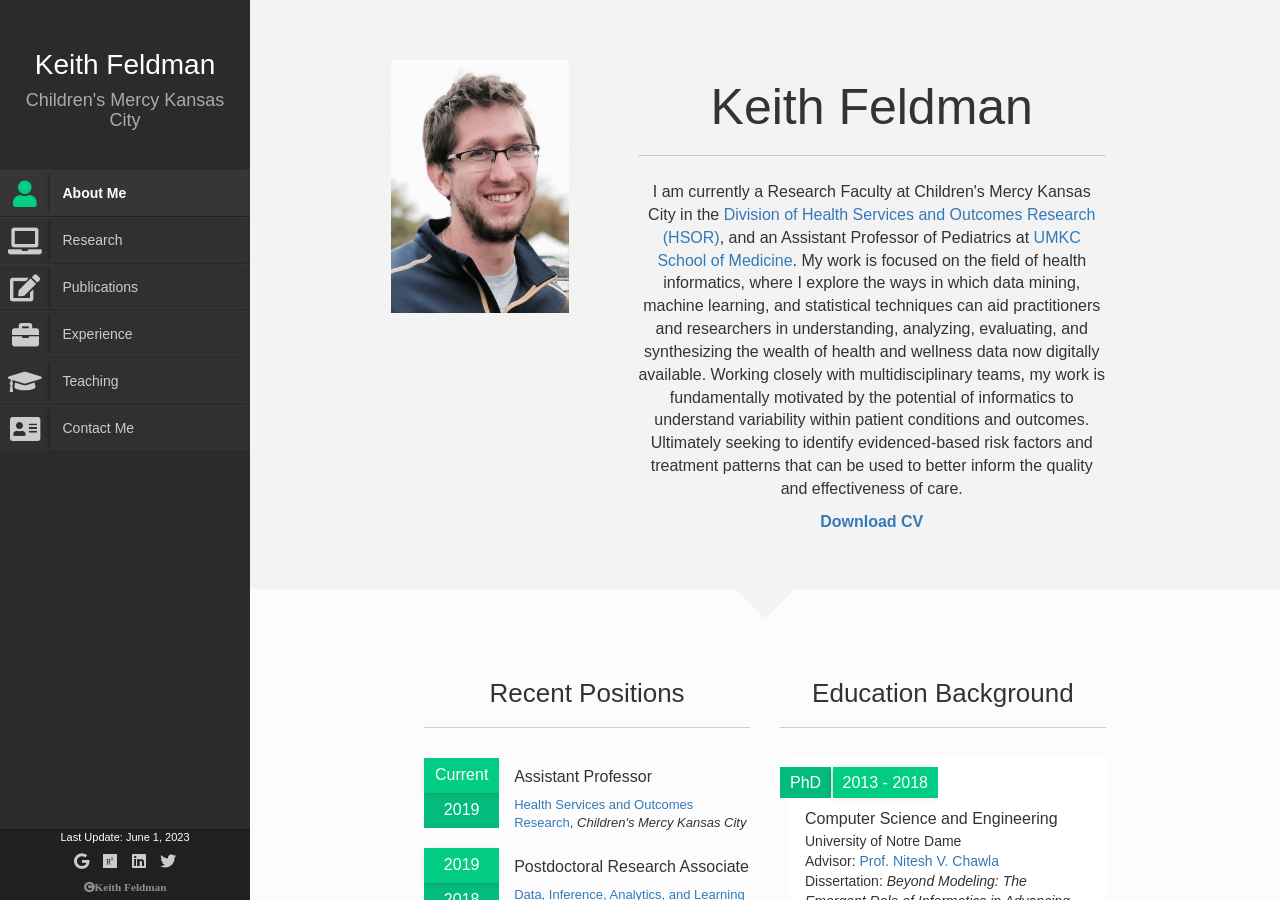
==== commit 7bc0f125: "June 2023 Update June 2023 Update" ====
--- a/index.html
+++ b/index.html
@@ -114,7 +114,7 @@
                         <!-- /Main navigation-->
                         <!-- Sidebar footer -->
                         <div id="sidebar-footer">
-                            <div class="lastupdate">Last Update: January 1, 2020</div>
+                            <div class="lastupdate">Last Update: June 1, 2023</div>
                             <div class="social-icons">
                                 <ul>
                                     <li><a href="https://scholar.google.com/citations?user=5M6lokQAAAAJ&hl=en&oi=ao" target="_blank"><i class="fab fa-google"></i></a></li>
@@ -174,6 +174,16 @@
                                         <ul class="ul-dates">
                                             <li>
                                                 <div class="dates">
+                                                    <span>Current</span>
+                                                    <span>2019</span>
+                                                </div>
+                                                <div class="content">
+                                                    <h4>Assistant Professor</h4>
+                                                    <p><a href="https://researchers.childrensmercy.org/display/293795" target="_blank">Health Services and Outcomes Research</a>, <em>Children's Mercy Kansas City</em></p>
+                                                </div>
+                                            </li>
+                                            <li>
+                                                <div class="dates">
                                                     <span>2019</span>
                                                     <span>2018</span>
                                                 </div>
